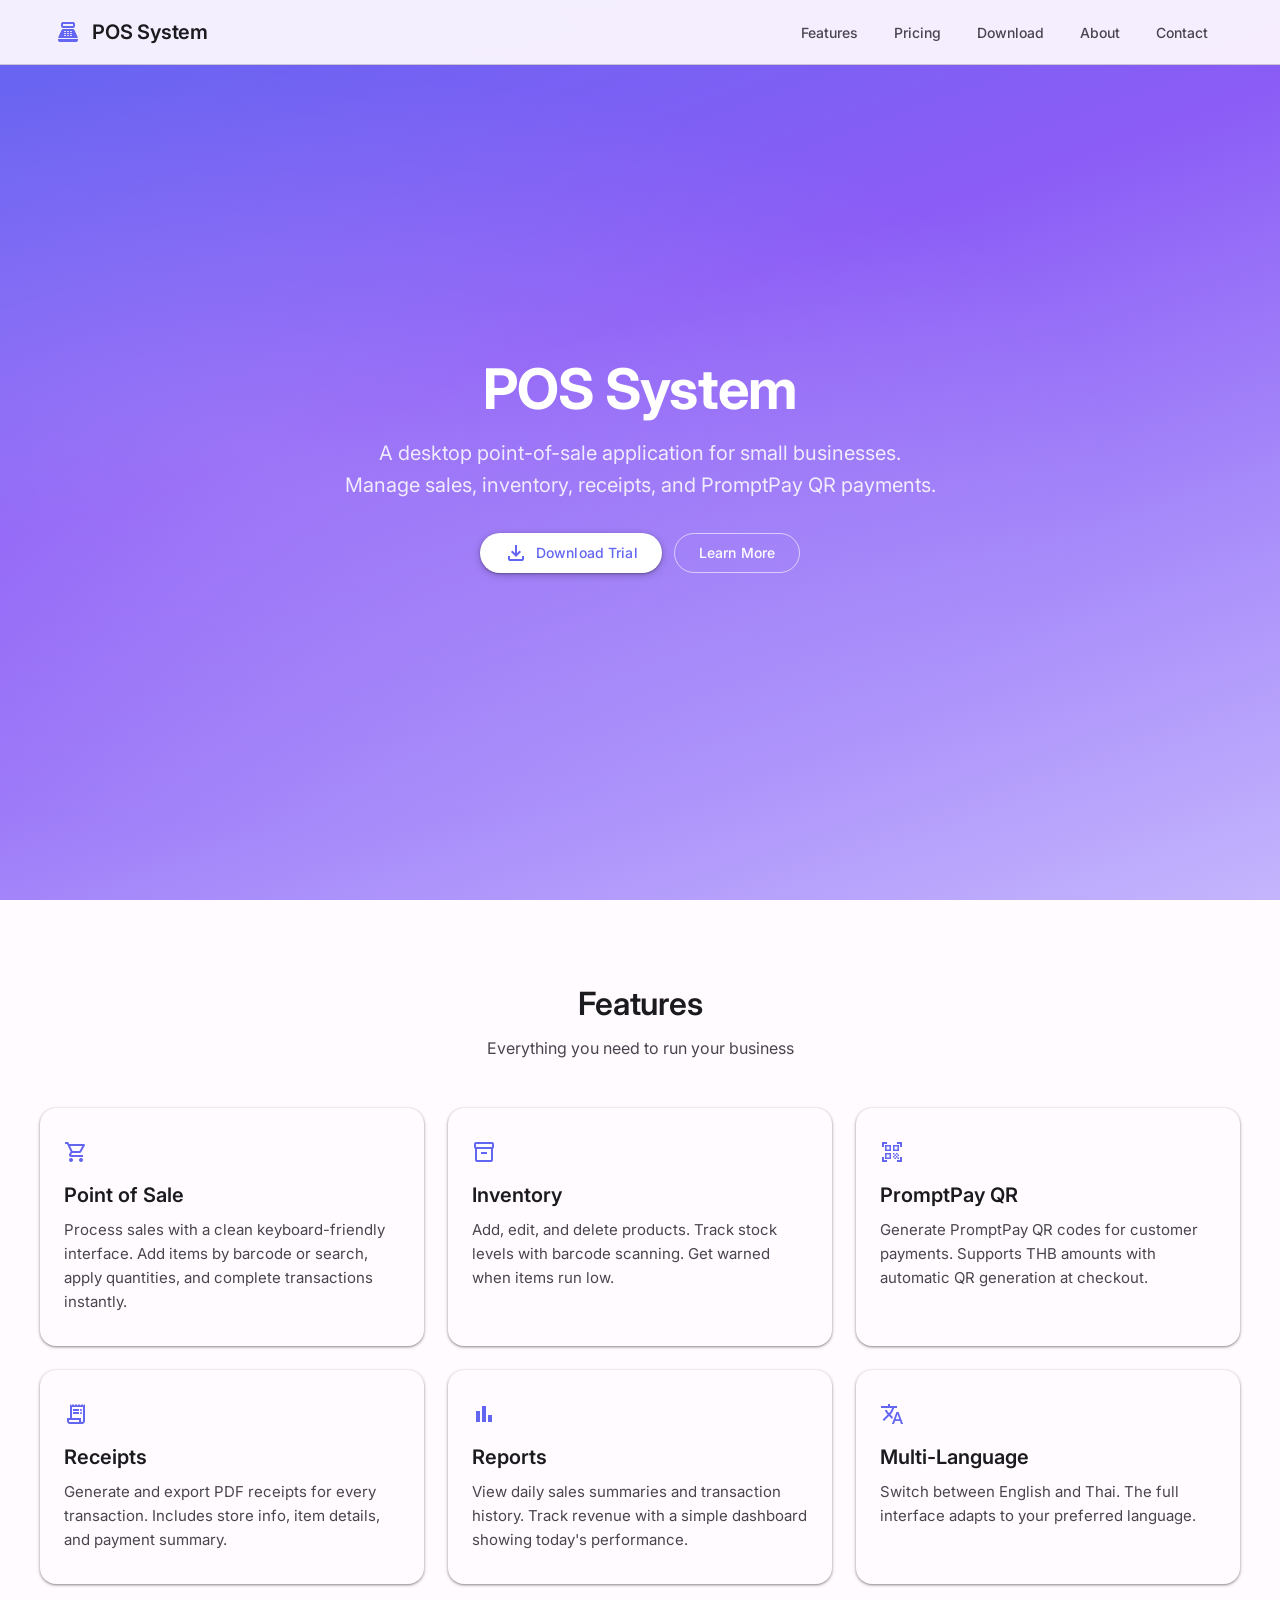
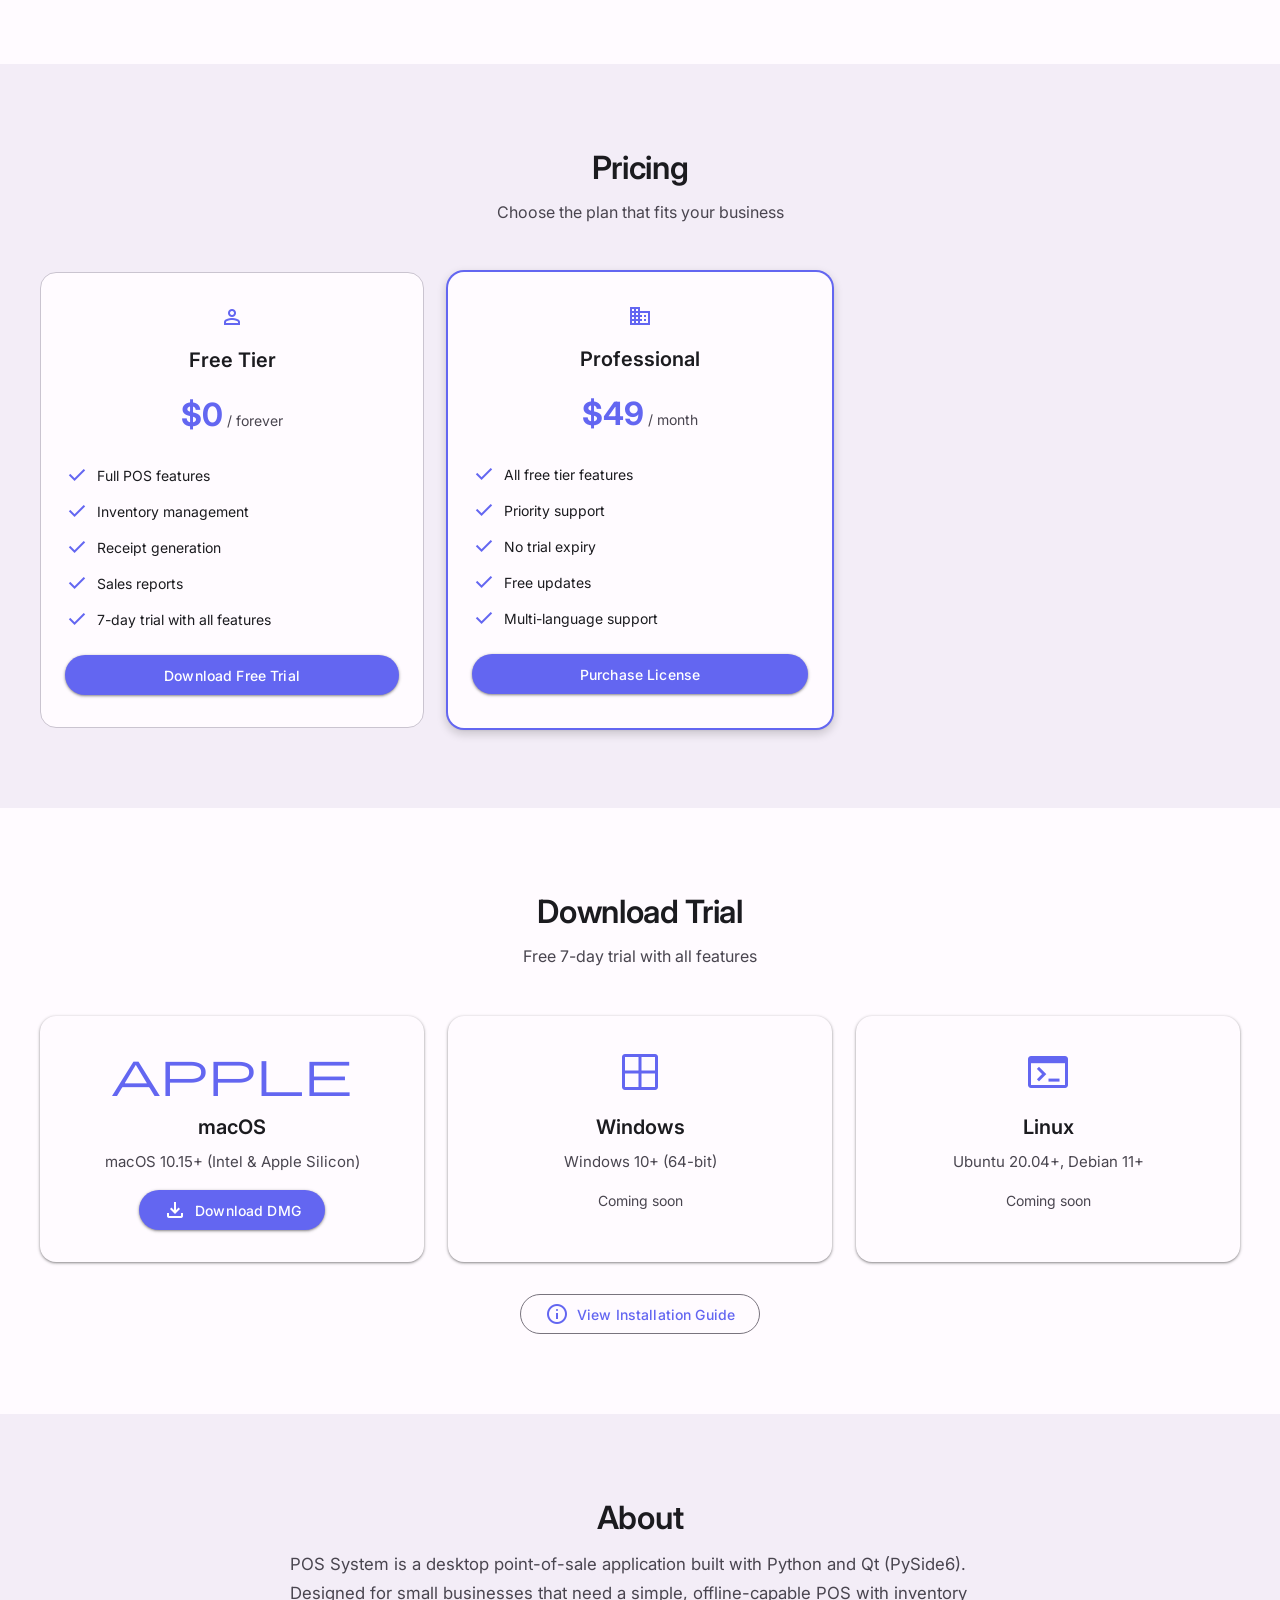
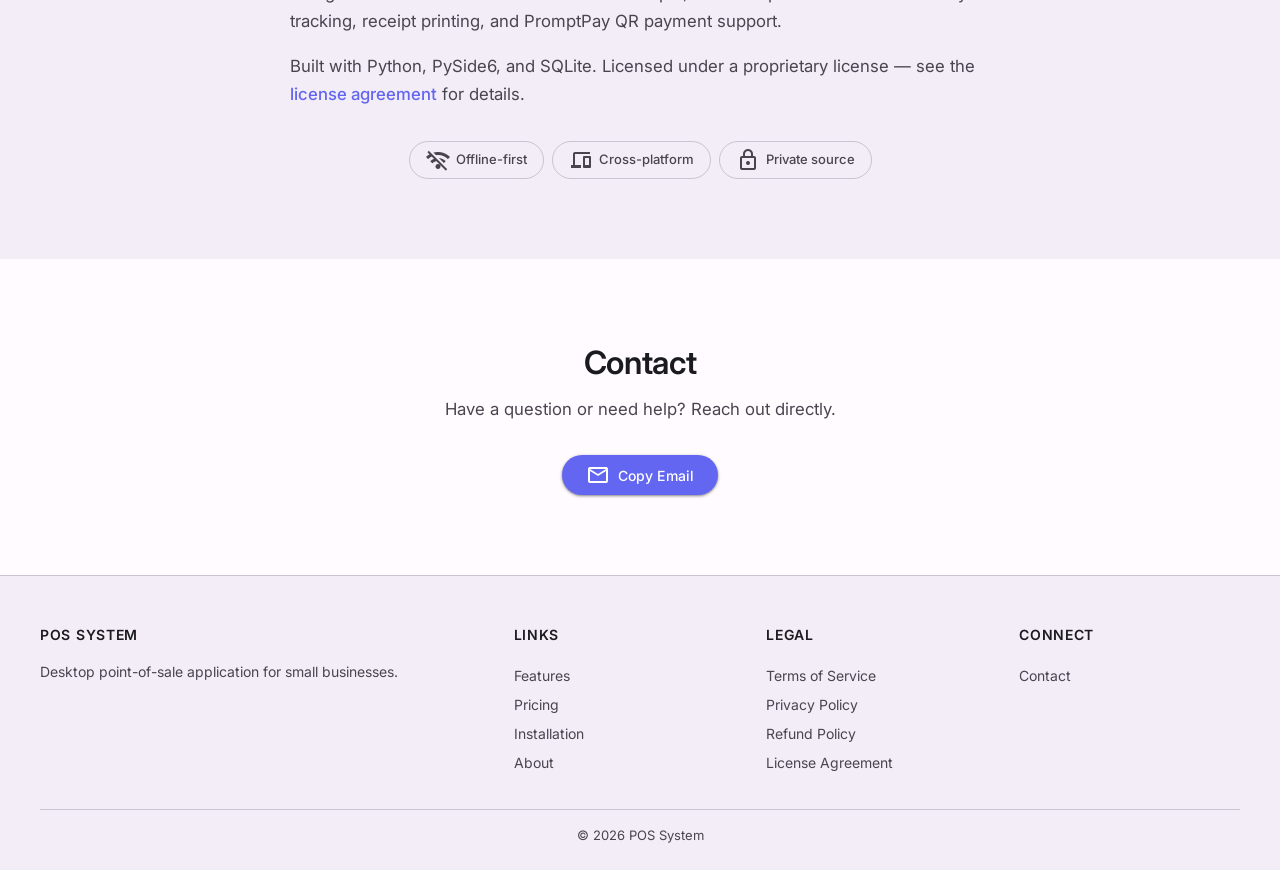
==== index.html @ 669d133b "Initial release - POS System website and macOS DMG" ====
<!DOCTYPE html>
<html lang="en">
<head>
    <meta charset="UTF-8">
    <meta name="viewport" content="width=device-width, initial-scale=1.0">
    <title>POS System - Point of Sale</title>
    <link rel="stylesheet" href="styles.css">
    <link href="https://fonts.googleapis.com/css2?family=Inter:wght@300;400;500;600;700&display=swap" rel="stylesheet">
    <link href="https://fonts.googleapis.com/css2?family=Material+Symbols+Outlined" rel="stylesheet">
</head>
<body>

    <header class="md3-top-app-bar">
        <div class="md3-top-app-bar__row">
            <div class="md3-top-app-bar__section md3-top-app-bar__section-start">
                <span class="material-symbols-outlined md3-top-app-bar__icon">point_of_sale</span>
                <span class="md3-top-app-bar__title">POS System</span>
            </div>
            <nav class="md3-top-app-bar__section md3-top-app-bar__section-end md3-top-app-bar__nav">
                <a href="#features" class="md3-nav-link">Features</a>
                <a href="#pricing" class="md3-nav-link">Pricing</a>
                <a href="#download" class="md3-nav-link">Download</a>
                <a href="#about" class="md3-nav-link">About</a>
                <a href="#contact" class="md3-nav-link">Contact</a>
            </nav>
            <button class="md3-icon-button md3-top-app-bar__menu" id="nav-toggle" aria-label="Menu">
                <span class="material-symbols-outlined">menu</span>
            </button>
        </div>
        <div class="md3-top-app-bar__dropdown" id="nav-dropdown">
            <a href="#features" class="md3-dropdown-item">Features</a>
            <a href="#pricing" class="md3-dropdown-item">Pricing</a>
            <a href="#download" class="md3-dropdown-item">Download</a>
            <a href="#about" class="md3-dropdown-item">About</a>
            <a href="#contact" class="md3-dropdown-item">Contact</a>
        </div>
    </header>

    <main>
        <section id="home" class="md3-hero">
            <div class="md3-hero__content">
                <div class="md3-hero__text">
                    <h1 class="md3-hero__title">POS System</h1>
                    <p class="md3-hero__subtitle">A desktop point-of-sale application for small businesses. Manage sales, inventory, receipts, and PromptPay QR payments.</p>
                    <div class="md3-hero__actions">
                        <a href="#download" class="md3-button md3-button--filled">
                            <span class="material-symbols-outlined md3-button__icon">download</span>
                            Download Trial
                        </a>
                        <a href="#features" class="md3-button md3-button--outlined">Learn More</a>
                    </div>
                </div>
            </div>
        </section>

        <section id="features" class="md3-section">
            <div class="md3-container">
                <h2 class="md3-section__title">Features</h2>
                <p class="md3-section__subtitle">Everything you need to run your business</p>
                <div class="md3-grid md3-grid--3">
                    <div class="md3-card md3-card--elevated">
                        <div class="md3-card__content">
                            <span class="material-symbols-outlined md3-card__icon">shopping_cart</span>
                            <h3 class="md3-card__title">Point of Sale</h3>
                            <p class="md3-card__text">Process sales with a clean keyboard-friendly interface. Add items by barcode or search, apply quantities, and complete transactions instantly.</p>
                        </div>
                    </div>
                    <div class="md3-card md3-card--elevated">
                        <div class="md3-card__content">
                            <span class="material-symbols-outlined md3-card__icon">inventory_2</span>
                            <h3 class="md3-card__title">Inventory</h3>
                            <p class="md3-card__text">Add, edit, and delete products. Track stock levels with barcode scanning. Get warned when items run low.</p>
                        </div>
                    </div>
                    <div class="md3-card md3-card--elevated">
                        <div class="md3-card__content">
                            <span class="material-symbols-outlined md3-card__icon">qr_code_scanner</span>
                            <h3 class="md3-card__title">PromptPay QR</h3>
                            <p class="md3-card__text">Generate PromptPay QR codes for customer payments. Supports THB amounts with automatic QR generation at checkout.</p>
                        </div>
                    </div>
                    <div class="md3-card md3-card--elevated">
                        <div class="md3-card__content">
                            <span class="material-symbols-outlined md3-card__icon">receipt_long</span>
                            <h3 class="md3-card__title">Receipts</h3>
                            <p class="md3-card__text">Generate and export PDF receipts for every transaction. Includes store info, item details, and payment summary.</p>
                        </div>
                    </div>
                    <div class="md3-card md3-card--elevated">
                        <div class="md3-card__content">
                            <span class="material-symbols-outlined md3-card__icon">bar_chart</span>
                            <h3 class="md3-card__title">Reports</h3>
                            <p class="md3-card__text">View daily sales summaries and transaction history. Track revenue with a simple dashboard showing today's performance.</p>
                        </div>
                    </div>
                    <div class="md3-card md3-card--elevated">
                        <div class="md3-card__content">
                            <span class="material-symbols-outlined md3-card__icon">translate</span>
                            <h3 class="md3-card__title">Multi-Language</h3>
                            <p class="md3-card__text">Switch between English and Thai. The full interface adapts to your preferred language.</p>
                        </div>
                    </div>
                </div>
            </div>
        </section>

        <section id="pricing" class="md3-section md3-section--alt">
            <div class="md3-container">
                <h2 class="md3-section__title">Pricing</h2>
                <p class="md3-section__subtitle">Choose the plan that fits your business</p>
                <div class="md3-grid md3-grid--3">
                    <div class="md3-card md3-card--outlined">
                        <div class="md3-card__content md3-card__content--center">
                            <span class="material-symbols-outlined md3-card__icon">person</span>
                            <h3 class="md3-card__title">Free Tier</h3>
                            <div class="md3-card__price">
                                <span class="md3-card__price-amount">$0</span>
                                <span class="md3-card__price-period">/ forever</span>
                            </div>
                            <ul class="md3-card__list">
                                <li><span class="material-symbols-outlined md3-card__list-icon">check</span> Full POS features</li>
                                <li><span class="material-symbols-outlined md3-card__list-icon">check</span> Inventory management</li>
                                <li><span class="material-symbols-outlined md3-card__list-icon">check</span> Receipt generation</li>
                                <li><span class="material-symbols-outlined md3-card__list-icon">check</span> Sales reports</li>
                                <li><span class="material-symbols-outlined md3-card__list-icon">check</span> 7-day trial with all features</li>
                            </ul>
                            <a href="#download" class="md3-button md3-button--filled md3-button--full">Download Free Trial</a>
                        </div>
                    </div>
                    <div class="md3-card md3-card--elevated md3-card--highlighted">
                        <div class="md3-card__content md3-card__content--center">
                            <span class="material-symbols-outlined md3-card__icon">business</span>
                            <h3 class="md3-card__title">Professional</h3>
                            <div class="md3-card__price">
                                <span class="md3-card__price-amount">$49</span>
                                <span class="md3-card__price-period">/ month</span>
                            </div>
                            <ul class="md3-card__list">
                                <li><span class="material-symbols-outlined md3-card__list-icon">check</span> All free tier features</li>
                                <li><span class="material-symbols-outlined md3-card__list-icon">check</span> Priority support</li>
                                <li><span class="material-symbols-outlined md3-card__list-icon">check</span> No trial expiry</li>
                                <li><span class="material-symbols-outlined md3-card__list-icon">check</span> Free updates</li>
                                <li><span class="material-symbols-outlined md3-card__list-icon">check</span> Multi-language support</li>
                            </ul>
                            <a href="javascript:void(0)" onclick="copyEmail('apiwish.boon@gmail.com', 'Professional License')" class="md3-button md3-button--filled md3-button--full">Purchase License</a>
                        </div>
                    </div>

                </div>
            </div>
        </section>

        <section id="download" class="md3-section">
            <div class="md3-container">
                <h2 class="md3-section__title">Download Trial</h2>
                <p class="md3-section__subtitle">Free 7-day trial with all features</p>
                <div class="md3-grid md3-grid--3">
                    <div class="md3-card md3-card--elevated">
                        <div class="md3-card__content md3-card__content--center">
                            <span class="material-symbols-outlined md3-card__icon" style="font-size: 3rem;">apple</span>
                            <h3 class="md3-card__title">macOS</h3>
                            <p class="md3-card__text">macOS 10.15+ (Intel & Apple Silicon)</p>
                            <a href="https://github.com/apiwishboon-spec/pos-public/raw/main/POS-System.dmg" class="md3-button md3-button--filled" style="margin-top: 1rem;">
                                <span class="material-symbols-outlined md3-button__icon">download</span>
                                Download DMG
                            </a>
                        </div>
                    </div>
                    <div class="md3-card md3-card--elevated">
                        <div class="md3-card__content md3-card__content--center">
                            <span class="material-symbols-outlined md3-card__icon" style="font-size: 3rem;">window</span>
                            <h3 class="md3-card__title">Windows</h3>
                            <p class="md3-card__text">Windows 10+ (64-bit)</p>
                            <p style="margin-top: 1rem; font-size: 0.875rem; color: var(--md-sys-color-on-surface-variant);">Coming soon</p>
                        </div>
                    </div>
                    <div class="md3-card md3-card--elevated">
                        <div class="md3-card__content md3-card__content--center">
                            <span class="material-symbols-outlined md3-card__icon" style="font-size: 3rem;">terminal</span>
                            <h3 class="md3-card__title">Linux</h3>
                            <p class="md3-card__text">Ubuntu 20.04+, Debian 11+</p>
                            <p style="margin-top: 1rem; font-size: 0.875rem; color: var(--md-sys-color-on-surface-variant);">Coming soon</p>
                        </div>
                    </div>
                </div>
                <div style="text-align: center; margin-top: 2rem;">
                    <a href="install.html" class="md3-button md3-button--outlined">
                        <span class="material-symbols-outlined md3-button__icon">info</span>
                        View Installation Guide
                    </a>
                </div>
            </div>
        </section>

        <section id="about" class="md3-section md3-section--alt">
            <div class="md3-container md3-container--narrow">
                <h2 class="md3-section__title">About</h2>
                <p class="md3-section__text">POS System is a desktop point-of-sale application built with Python and Qt (PySide6). Designed for small businesses that need a simple, offline-capable POS with inventory tracking, receipt printing, and PromptPay QR payment support.</p>
                <p class="md3-section__text">Built with Python, PySide6, and SQLite. Licensed under a proprietary license — see the <a href="license.html" class="md3-inline-link">license agreement</a> for details.</p>
                <div class="md3-chip-group">
                    <span class="md3-chip"><span class="material-symbols-outlined md3-chip__icon">wifi_off</span> Offline-first</span>
                    <span class="md3-chip"><span class="material-symbols-outlined md3-chip__icon">devices</span> Cross-platform</span>
                    <span class="md3-chip"><span class="material-symbols-outlined md3-chip__icon">lock</span> Private source</span>
                </div>
            </div>
        </section>

        <section id="contact" class="md3-section">
            <div class="md3-container md3-container--narrow">
                <h2 class="md3-section__title">Contact</h2>
                <p class="md3-section__text" style="text-align: center;">Have a question or need help? Reach out directly.</p>
                <div class="md3-contact-actions">
                    <a href="javascript:void(0)" onclick="copyEmail('apiwish.boon@gmail.com')" class="md3-button md3-button--filled">
                        <span class="material-symbols-outlined md3-button__icon">mail</span>
                        Copy Email
                    </a>
                </div>
            </div>
        </section>
    </main>

    <footer class="md3-footer">
        <div class="md3-container">
            <div class="md3-footer__content">
                <div class="md3-footer__section">
                    <h4 class="md3-footer__title">POS System</h4>
                    <p class="md3-footer__text">Desktop point-of-sale application for small businesses.</p>
                </div>
                <div class="md3-footer__section">
                    <h4 class="md3-footer__title">Links</h4>
                    <a href="#features" class="md3-footer__link">Features</a>
                    <a href="#pricing" class="md3-footer__link">Pricing</a>
                    <a href="install.html" class="md3-footer__link">Installation</a>
                    <a href="#about" class="md3-footer__link">About</a>
                </div>
                <div class="md3-footer__section">
                    <h4 class="md3-footer__title">Legal</h4>
                    <a href="terms.html" class="md3-footer__link">Terms of Service</a>
                    <a href="privacy.html" class="md3-footer__link">Privacy Policy</a>
                    <a href="refund.html" class="md3-footer__link">Refund Policy</a>
                    <a href="license.html" class="md3-footer__link">License Agreement</a>
                </div>
                <div class="md3-footer__section">
                    <h4 class="md3-footer__title">Connect</h4>
                    <a href="#contact" class="md3-footer__link">Contact</a>
                </div>
            </div>
            <div class="md3-footer__bottom">
                <p>&copy; 2026 POS System</p>
            </div>
        </div>
    </footer>

    <script src="script.js"></script>
</body>
</html>
---- styles.css ----
/* =========================================
   Material Design 3 Theme
   ========================================= */

:root {
  /* M3 Color Tokens */
  --md-sys-color-primary: #6366f1;
  --md-sys-color-on-primary: #ffffff;
  --md-sys-color-primary-container: #e0e0ff;
  --md-sys-color-on-primary-container: #001b3e;
  --md-sys-color-secondary: #8b5cf6;
  --md-sys-color-on-secondary: #ffffff;
  --md-sys-color-secondary-container: #eedeff;
  --md-sys-color-on-secondary-container: #1d0064;
  --md-sys-color-tertiary: #06b6d4;
  --md-sys-color-on-tertiary: #ffffff;
  --md-sys-color-error: #b3261e;
  --md-sys-color-on-error: #ffffff;
  --md-sys-color-surface: #fffbff;
  --md-sys-color-on-surface: #1b1b1f;
  --md-sys-color-surface-variant: #f2f0f5;
  --md-sys-color-on-surface-variant: #49454f;
  --md-sys-color-outline: #79747e;
  --md-sys-color-outline-variant: #cac4d0;
  --md-sys-color-background: #fffbff;
  --md-sys-color-on-background: #1b1b1f;
  --md-sys-color-surface-container: #f3edf7;
  --md-sys-color-surface-container-high: #ece6f0;

  /* M3 Shape */
  --md-sys-shape-corner-xs: 4px;
  --md-sys-shape-corner-sm: 8px;
  --md-sys-shape-corner-md: 12px;
  --md-sys-shape-corner-lg: 16px;
  --md-sys-shape-corner-xl: 28px;
  --md-sys-shape-corner-full: 9999px;

  /* M3 Elevation */
  --md-sys-elevation-0: none;
  --md-sys-elevation-1: 0px 1px 3px 1px rgba(0,0,0,0.15), 0px 1px 2px rgba(0,0,0,0.3);
  --md-sys-elevation-2: 0px 2px 6px 2px rgba(0,0,0,0.15), 0px 1px 2px rgba(0,0,0,0.3);
  --md-sys-elevation-3: 0px 4px 8px 3px rgba(0,0,0,0.15), 0px 1px 3px rgba(0,0,0,0.3);
}

/* =========================================
   Reset & Base
   ========================================= */

* { margin: 0; padding: 0; box-sizing: border-box; }

html { scroll-behavior: smooth; }

body {
  font-family: 'Inter', -apple-system, BlinkMacSystemFont, sans-serif;
  background: var(--md-sys-color-background);
  color: var(--md-sys-color-on-surface);
  line-height: 1.5;
  -webkit-font-smoothing: antialiased;
}

a { color: inherit; text-decoration: none; }

/* =========================================
   Top App Bar (M3 Small)
   ========================================= */

.md3-top-app-bar {
  position: fixed;
  top: 0;
  left: 0;
  right: 0;
  z-index: 1000;
  background: rgba(255, 251, 255, 0.92);
  backdrop-filter: blur(20px);
  -webkit-backdrop-filter: blur(20px);
  border-bottom: 1px solid var(--md-sys-color-outline-variant);
}

.md3-top-app-bar__row {
  display: flex;
  align-items: center;
  height: 64px;
  padding: 0 16px;
  max-width: 1200px;
  margin: 0 auto;
}

.md3-top-app-bar__section {
  display: flex;
  align-items: center;
}

.md3-top-app-bar__section-start { gap: 12px; }
.md3-top-app-bar__section-end { margin-left: auto; }

.md3-top-app-bar__icon {
  font-size: 28px;
  color: var(--md-sys-color-primary);
}

.md3-top-app-bar__title {
  font-size: 1.25rem;
  font-weight: 600;
  color: var(--md-sys-color-on-surface);
  letter-spacing: -0.01em;
}

.md3-top-app-bar__nav { gap: 4px; }

.md3-nav-link {
  padding: 8px 16px;
  border-radius: var(--md-sys-shape-corner-full);
  font-size: 0.875rem;
  font-weight: 500;
  color: var(--md-sys-color-on-surface-variant);
  transition: all 0.2s ease;
}

.md3-nav-link:hover {
  background: var(--md-sys-color-surface-container);
  color: var(--md-sys-color-on-surface);
}

.md3-icon-button {
  display: none;
  background: none;
  border: none;
  cursor: pointer;
  width: 40px;
  height: 40px;
  border-radius: var(--md-sys-shape-corner-full);
  align-items: center;
  justify-content: center;
  color: var(--md-sys-color-on-surface);
  transition: background 0.2s;
}

.md3-icon-button:hover { background: var(--md-sys-color-surface-container); }

.md3-icon-button .material-symbols-outlined { font-size: 24px; }

/* Dropdown (mobile) */
.md3-top-app-bar__dropdown {
  display: none;
  flex-direction: column;
  padding: 8px;
  gap: 2px;
  border-bottom: 1px solid var(--md-sys-color-outline-variant);
  background: var(--md-sys-color-surface);
}

.md3-top-app-bar__dropdown.open { display: flex; }

.md3-dropdown-item {
  padding: 12px 16px;
  border-radius: var(--md-sys-shape-corner-sm);
  font-size: 0.875rem;
  font-weight: 500;
  color: var(--md-sys-color-on-surface);
  transition: background 0.2s;
}

.md3-dropdown-item:hover { background: var(--md-sys-color-surface-container); }

/* =========================================
   Hero
   ========================================= */

.md3-hero {
  min-height: 100vh;
  display: flex;
  align-items: center;
  justify-content: center;
  padding: 80px 24px 48px;
  background: linear-gradient(160deg, #6366f1 0%, #8b5cf6 40%, #a78bfa 70%, #c4b5fd 100%);
  position: relative;
  overflow: hidden;
}

.md3-hero::before {
  content: '';
  position: absolute;
  inset: 0;
  background: radial-gradient(ellipse at 20% 50%, rgba(255,255,255,0.15) 0%, transparent 60%);
}

.md3-hero__content {
  position: relative;
  z-index: 1;
  max-width: 800px;
  text-align: center;
}

.md3-hero__title {
  font-size: 3.5rem;
  font-weight: 700;
  color: #fff;
  letter-spacing: -0.02em;
  line-height: 1.1;
  margin-bottom: 1rem;
}

.md3-hero__subtitle {
  font-size: 1.25rem;
  color: rgba(255,255,255,0.85);
  max-width: 600px;
  margin: 0 auto 2rem;
  line-height: 1.6;
}

.md3-hero__actions {
  display: flex;
  gap: 12px;
  justify-content: center;
  flex-wrap: wrap;
}

/* =========================================
   Buttons (M3)
   ========================================= */

.md3-button {
  display: inline-flex;
  align-items: center;
  gap: 8px;
  padding: 0 24px;
  height: 40px;
  border-radius: var(--md-sys-shape-corner-full);
  font-family: inherit;
  font-size: 0.875rem;
  font-weight: 500;
  letter-spacing: 0.01em;
  cursor: pointer;
  transition: all 0.2s ease;
  border: none;
  text-decoration: none;
  white-space: nowrap;
}

.md3-button--filled {
  background: var(--md-sys-color-primary);
  color: var(--md-sys-color-on-primary);
  box-shadow: var(--md-sys-elevation-1);
}

.md3-button--filled:hover {
  box-shadow: var(--md-sys-elevation-2);
  background: color-mix(in srgb, var(--md-sys-color-primary) 90%, #000);
}

.md3-hero .md3-button--filled {
  background: #fff;
  color: var(--md-sys-color-primary);
  box-shadow: var(--md-sys-elevation-2);
}

.md3-hero .md3-button--filled:hover {
  background: #f5f5f5;
  box-shadow: var(--md-sys-elevation-3);
}

.md3-hero .md3-button--outlined {
  background: transparent;
  color: #fff;
  border: 1px solid rgba(255,255,255,0.6);
}

.md3-hero .md3-button--outlined:hover {
  border-color: #fff;
  background: rgba(255,255,255,0.1);
}

.md3-button--outlined {
  background: transparent;
  color: var(--md-sys-color-primary);
  border: 1px solid var(--md-sys-color-outline);
}

.md3-button--outlined:hover { background: var(--md-sys-color-surface-container); }

.md3-button--tonal {
  background: var(--md-sys-color-secondary-container);
  color: var(--md-sys-color-on-secondary-container);
}

.md3-button--tonal:hover {
  background: color-mix(in srgb, var(--md-sys-color-secondary-container) 90%, #000);
}

.md3-button--full { width: 100%; justify-content: center; }

.md3-button__icon { font-size: 18px; }

/* =========================================
   Sections
   ========================================= */

.md3-section {
  padding: 80px 24px;
}

.md3-section--alt {
  background: var(--md-sys-color-surface-container);
}

.md3-container {
  max-width: 1200px;
  margin: 0 auto;
}

.md3-container--narrow {
  max-width: 700px;
}

.md3-section__title {
  font-size: 2rem;
  font-weight: 600;
  text-align: center;
  margin-bottom: 8px;
  color: var(--md-sys-color-on-surface);
  letter-spacing: -0.01em;
}

.md3-section__subtitle {
  font-size: 1rem;
  color: var(--md-sys-color-on-surface-variant);
  text-align: center;
  margin-bottom: 3rem;
}

.md3-section__text {
  font-size: 1.05rem;
  color: var(--md-sys-color-on-surface-variant);
  line-height: 1.7;
  margin-bottom: 1rem;
}

/* =========================================
   Grid
   ========================================= */

.md3-grid {
  display: grid;
  gap: 24px;
}

.md3-grid--3 { grid-template-columns: repeat(3, 1fr); }
.md3-grid--2 { grid-template-columns: repeat(2, 1fr); }

/* =========================================
   Cards (M3)
   ========================================= */

.md3-card {
  border-radius: var(--md-sys-shape-corner-lg);
  overflow: hidden;
  transition: all 0.3s ease;
}

.md3-card--elevated {
  background: var(--md-sys-color-surface);
  box-shadow: var(--md-sys-elevation-1);
}

.md3-card--elevated:hover {
  box-shadow: var(--md-sys-elevation-2);
  transform: translateY(-2px);
}

.md3-card--outlined {
  background: var(--md-sys-color-surface);
  border: 1px solid var(--md-sys-color-outline-variant);
}

.md3-card--highlighted {
  position: relative;
  transform: scale(1.05);
  z-index: 1;
  box-shadow: 0 0 0 2px var(--md-sys-color-primary), var(--md-sys-elevation-3);
}

.md3-card--highlighted:hover {
  transform: scale(1.05) translateY(-2px);
}

.md3-card__content {
  padding: 32px 24px;
}

.md3-card__content--center {
  text-align: center;
}

.md3-card__icon {
  font-size: 2.5rem;
  color: var(--md-sys-color-primary);
  margin-bottom: 16px;
  display: inline-block;
}

.md3-card__title {
  font-size: 1.25rem;
  font-weight: 600;
  margin-bottom: 8px;
  color: var(--md-sys-color-on-surface);
}

.md3-card__text {
  font-size: 0.938rem;
  color: var(--md-sys-color-on-surface-variant);
  line-height: 1.6;
}

.md3-card__price {
  margin: 16px 0;
}

.md3-card__price-amount {
  font-size: 2rem;
  font-weight: 700;
  color: var(--md-sys-color-primary);
}

.md3-card__price-period {
  font-size: 0.875rem;
  color: var(--md-sys-color-on-surface-variant);
}

.md3-card__list {
  list-style: none;
  text-align: left;
  margin: 24px 0;
  display: flex;
  flex-direction: column;
  gap: 12px;
}

.md3-card__list li {
  display: flex;
  align-items: center;
  gap: 8px;
  font-size: 0.875rem;
  color: var(--md-sys-color-on-surface);
}

.md3-card__list-icon {
  font-size: 18px;
  color: var(--md-sys-color-primary);
}

/* =========================================
   Chips
   ========================================= */

.md3-chip-group {
  display: flex;
  flex-wrap: wrap;
  gap: 8px;
  justify-content: center;
  margin-top: 2rem;
}

.md3-chip {
  display: inline-flex;
  align-items: center;
  gap: 6px;
  padding: 6px 16px;
  border-radius: var(--md-sys-shape-corner-full);
  background: var(--md-sys-color-surface-container);
  border: 1px solid var(--md-sys-color-outline-variant);
  font-size: 0.8125rem;
  font-weight: 500;
  color: var(--md-sys-color-on-surface-variant);
}

.md3-chip__icon { font-size: 16px; }

/* =========================================
   Contact
   ========================================= */

.md3-contact-actions {
  display: flex;
  gap: 12px;
  justify-content: center;
  margin-top: 2rem;
  flex-wrap: wrap;
}

.md3-inline-link {
  color: var(--md-sys-color-primary);
  font-weight: 500;
}

.md3-inline-link:hover { text-decoration: underline; }

/* =========================================
   Footer (M3)
   ========================================= */

.md3-footer {
  background: var(--md-sys-color-surface-container);
  border-top: 1px solid var(--md-sys-color-outline-variant);
  padding: 48px 24px 24px;
}

.md3-footer__content {
  display: grid;
  grid-template-columns: 2fr 1fr 1fr 1fr;
  gap: 32px;
  margin-bottom: 32px;
}

.md3-footer__title {
  font-size: 0.875rem;
  font-weight: 600;
  color: var(--md-sys-color-on-surface);
  margin-bottom: 16px;
  text-transform: uppercase;
  letter-spacing: 0.05em;
}

.md3-footer__text {
  font-size: 0.875rem;
  color: var(--md-sys-color-on-surface-variant);
  line-height: 1.6;
}

.md3-footer__link {
  display: block;
  font-size: 0.875rem;
  color: var(--md-sys-color-on-surface-variant);
  padding: 4px 0;
  transition: color 0.2s;
}

.md3-footer__link:hover { color: var(--md-sys-color-primary); }

.md3-footer__bottom {
  border-top: 1px solid var(--md-sys-color-outline-variant);
  padding-top: 16px;
  text-align: center;
  font-size: 0.8125rem;
  color: var(--md-sys-color-on-surface-variant);
}

/* =========================================
   Sub-page styles (legal, install pages)
   ========================================= */

.md3-page {
  padding: 88px 24px 48px;
  min-height: 100vh;
}

.md3-page__container {
  max-width: 900px;
  margin: 0 auto;
  background: var(--md-sys-color-surface);
  padding: 40px 48px;
  border-radius: var(--md-sys-shape-corner-xl);
  box-shadow: var(--md-sys-elevation-1);
}

.md3-page__title {
  font-size: 2rem;
  font-weight: 600;
  margin-bottom: 2rem;
  color: var(--md-sys-color-primary);
}

.md3-page h2 {
  font-size: 1.25rem;
  font-weight: 600;
  margin-top: 2rem;
  margin-bottom: 0.75rem;
  color: var(--md-sys-color-on-surface);
}

.md3-page h3 {
  font-size: 1.05rem;
  font-weight: 600;
  margin-top: 1.5rem;
  margin-bottom: 0.5rem;
  color: var(--md-sys-color-on-surface);
}

.md3-page p {
  line-height: 1.7;
  color: var(--md-sys-color-on-surface-variant);
  margin-bottom: 0.75rem;
}

.md3-page ul, .md3-page ol {
  margin-left: 1.5rem;
  margin-bottom: 1rem;
}

.md3-page li {
  margin-bottom: 0.5rem;
  color: var(--md-sys-color-on-surface-variant);
  line-height: 1.6;
}

.md3-page code {
  background: var(--md-sys-color-surface-container);
  padding: 2px 8px;
  border-radius: var(--md-sys-shape-corner-xs);
  font-family: 'SF Mono', 'Fira Code', monospace;
  font-size: 0.875rem;
}

.md3-page pre {
  background: var(--md-sys-color-surface-container);
  padding: 16px;
  border-radius: var(--md-sys-shape-corner-sm);
  overflow-x: auto;
  margin: 1rem 0;
}

.md3-page pre code {
  background: none;
  padding: 0;
}

.md3-page .md3-back-link {
  display: inline-flex;
  align-items: center;
  gap: 4px;
  color: var(--md-sys-color-primary);
  font-weight: 500;
  font-size: 0.875rem;
  margin-bottom: 1.5rem;
}

.md3-page .md3-back-link:hover { text-decoration: underline; }

.md3-page .md3-last-updated {
  margin-top: 3rem;
  padding-top: 1rem;
  border-top: 1px solid var(--md-sys-color-outline-variant);
  font-size: 0.8125rem;
  color: var(--md-sys-color-on-surface-variant);
}

.md3-page .md3-note-box {
  background: var(--md-sys-color-primary-container);
  border-radius: var(--md-sys-shape-corner-md);
  padding: 16px 20px;
  margin: 1.5rem 0;
  color: var(--md-sys-color-on-primary-container);
  font-size: 0.875rem;
}

.md3-page .md3-warning-box {
  background: #fee2e2;
  border-radius: var(--md-sys-shape-corner-md);
  padding: 16px 20px;
  margin: 1.5rem 0;
  color: #991b1b;
  font-size: 0.875rem;
}

.md3-page .md3-platform-section {
  border: 1px solid var(--md-sys-color-outline-variant);
  border-radius: var(--md-sys-shape-corner-lg);
  padding: 24px;
  margin-bottom: 24px;
}

.md3-page .md3-platform-section h2 {
  margin-top: 0.5rem;
}

/* =========================================
   Responsive
   ========================================= */

@media (max-width: 1024px) {
  .md3-grid--3 { grid-template-columns: repeat(2, 1fr); }
  .md3-card--highlighted { transform: none; }
  .md3-card--highlighted:hover { transform: translateY(-2px); }
  .md3-footer__content { grid-template-columns: 1fr 1fr; }
}

@media (max-width: 768px) {
  .md3-top-app-bar__nav { display: none; }
  .md3-icon-button { display: flex; }

  .md3-hero__title { font-size: 2.5rem; }
  .md3-hero__subtitle { font-size: 1.05rem; }

  .md3-grid--3 { grid-template-columns: 1fr; }
  .md3-grid--2 { grid-template-columns: 1fr; }

  .md3-section { padding: 56px 16px; }

  .md3-page__container { padding: 24px 16px; }

  .md3-footer__content { grid-template-columns: 1fr; }
}

@media (max-width: 480px) {
  .md3-hero__title { font-size: 2rem; }
  .md3-hero__actions { flex-direction: column; align-items: center; }
  .md3-hero .md3-button { width: 100%; justify-content: center; }
}
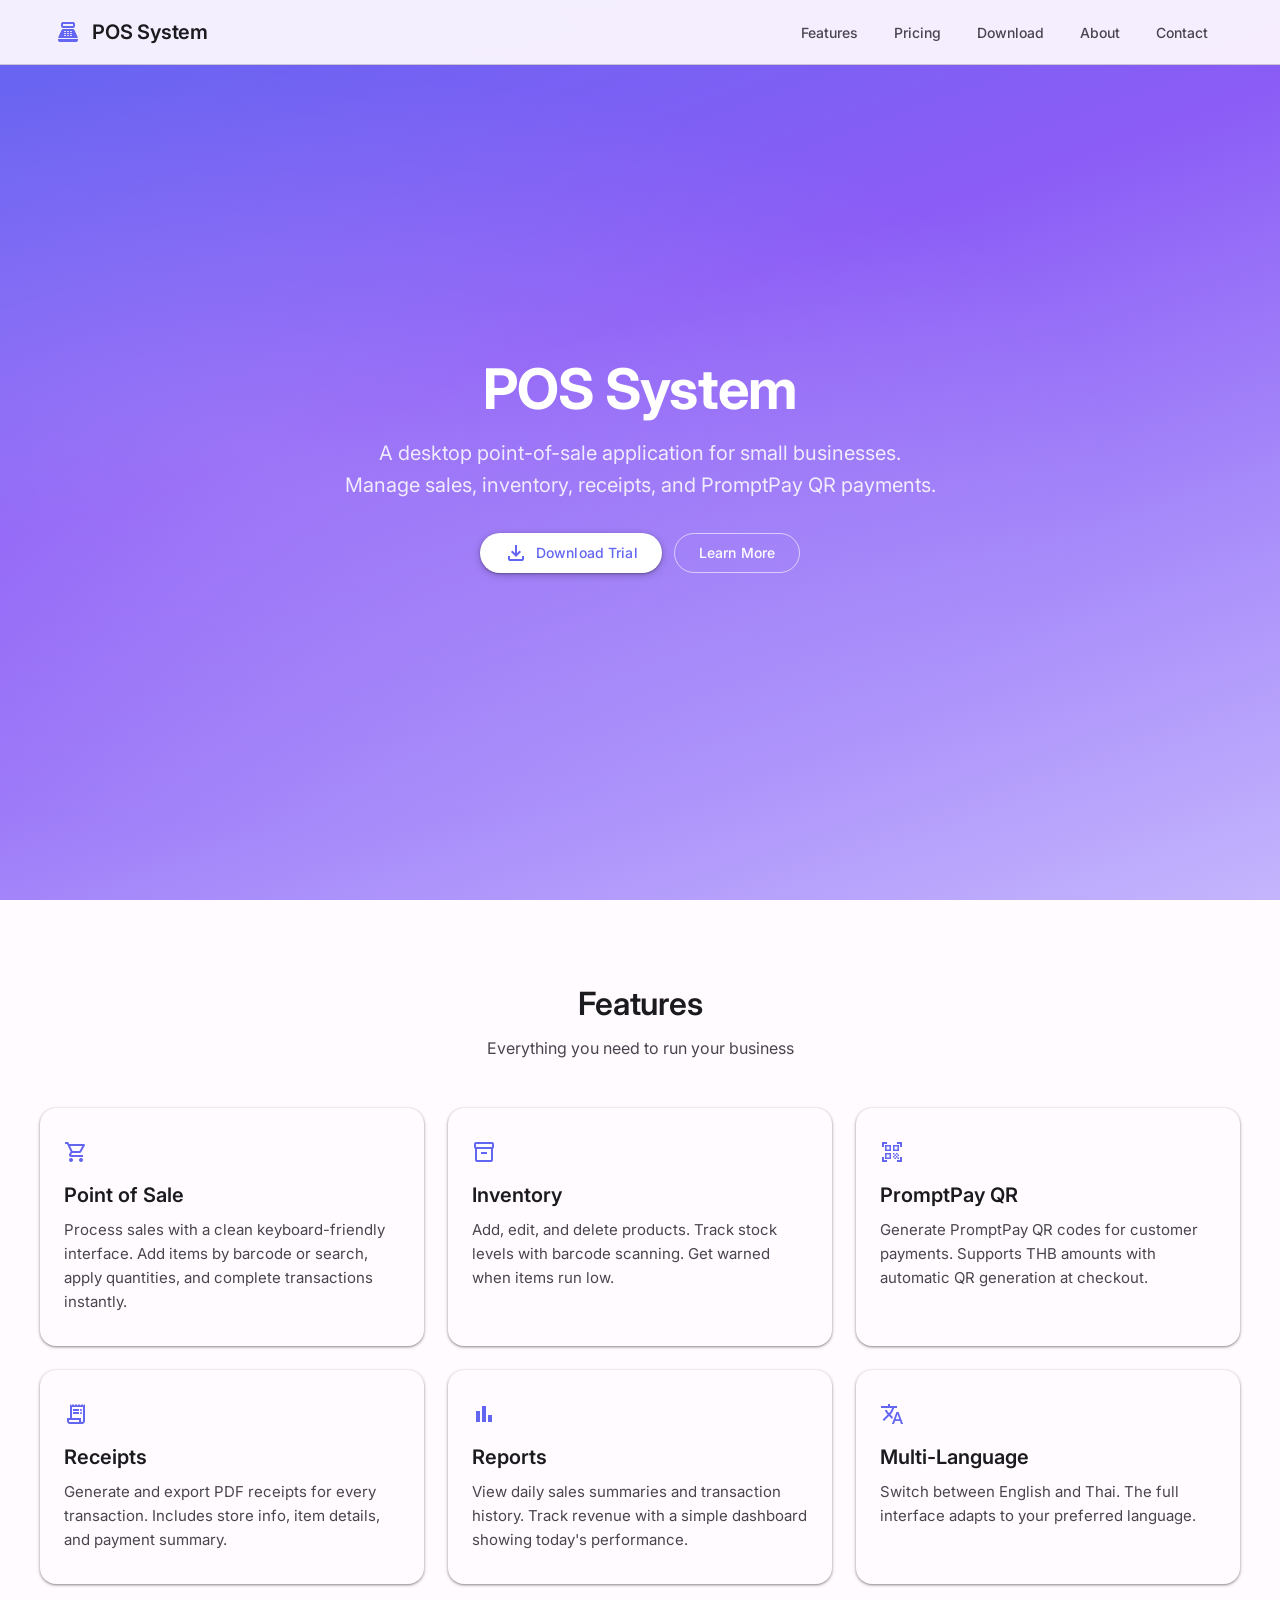
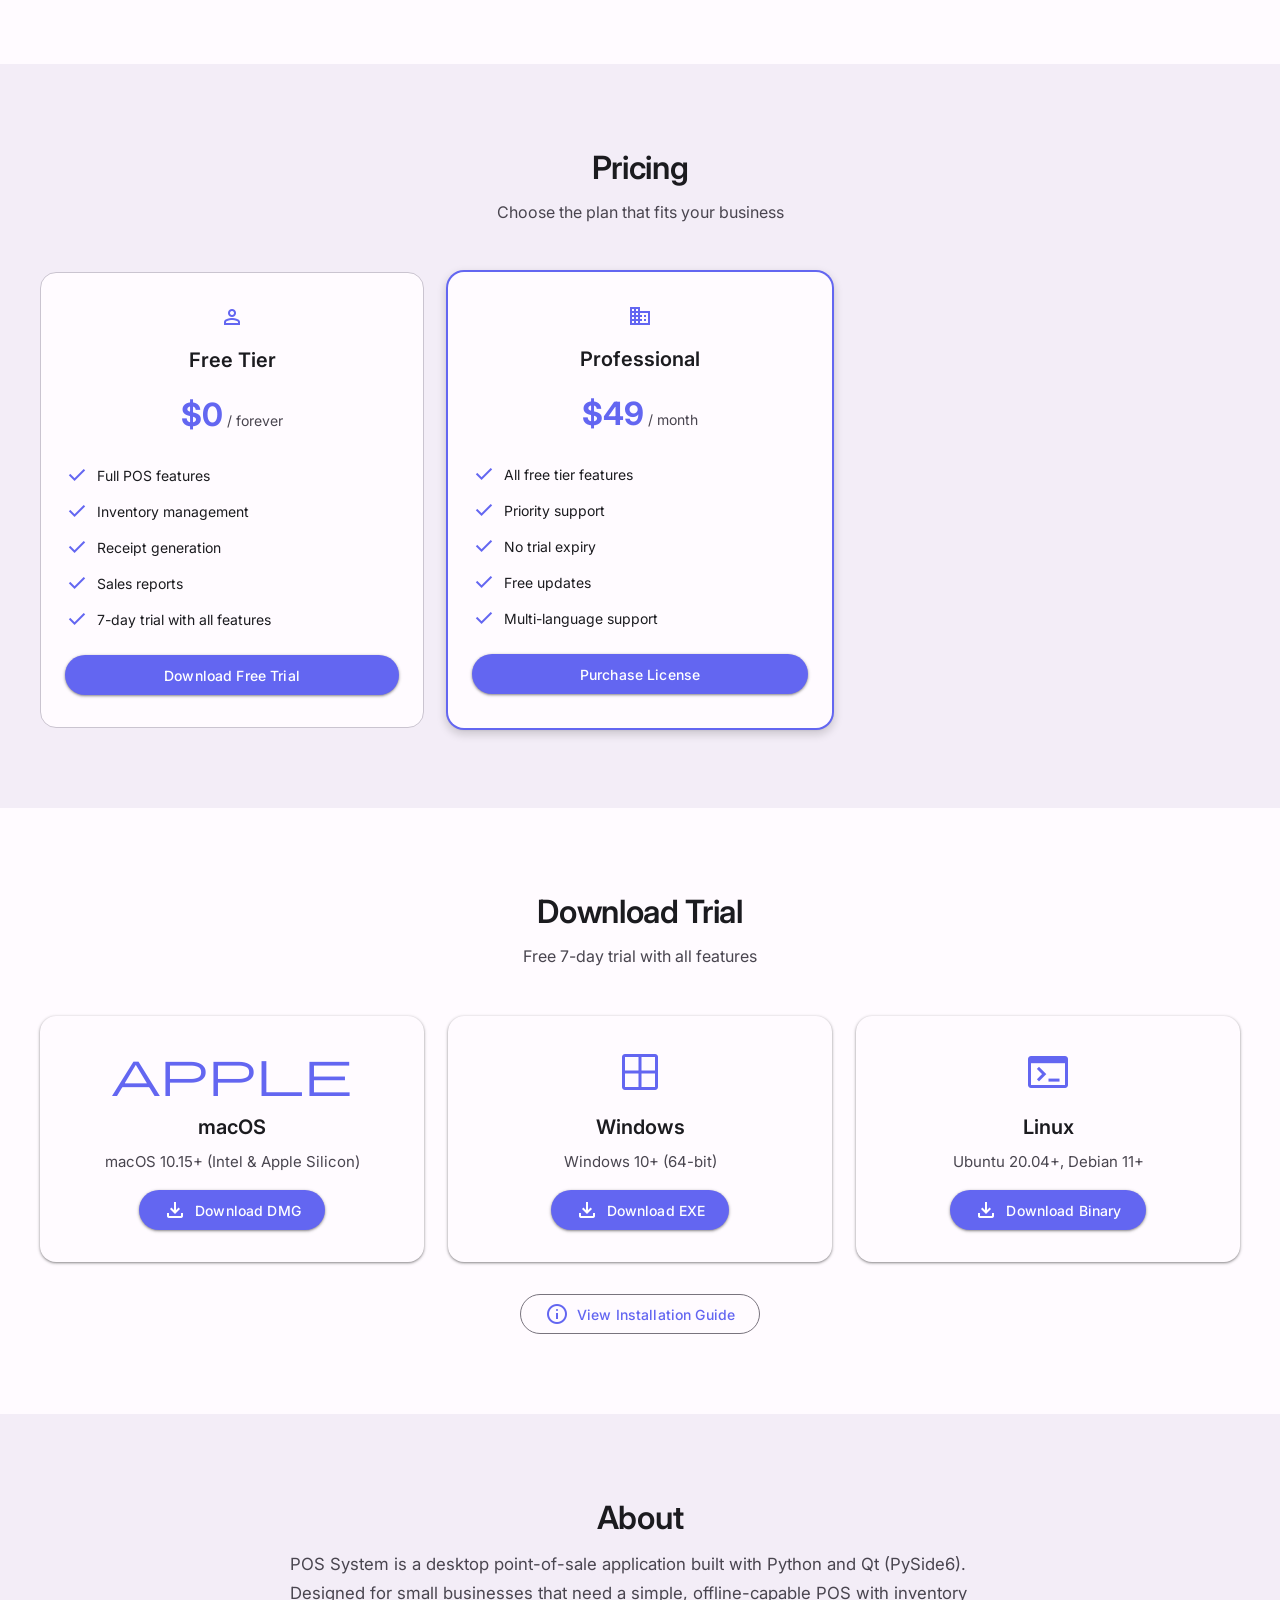
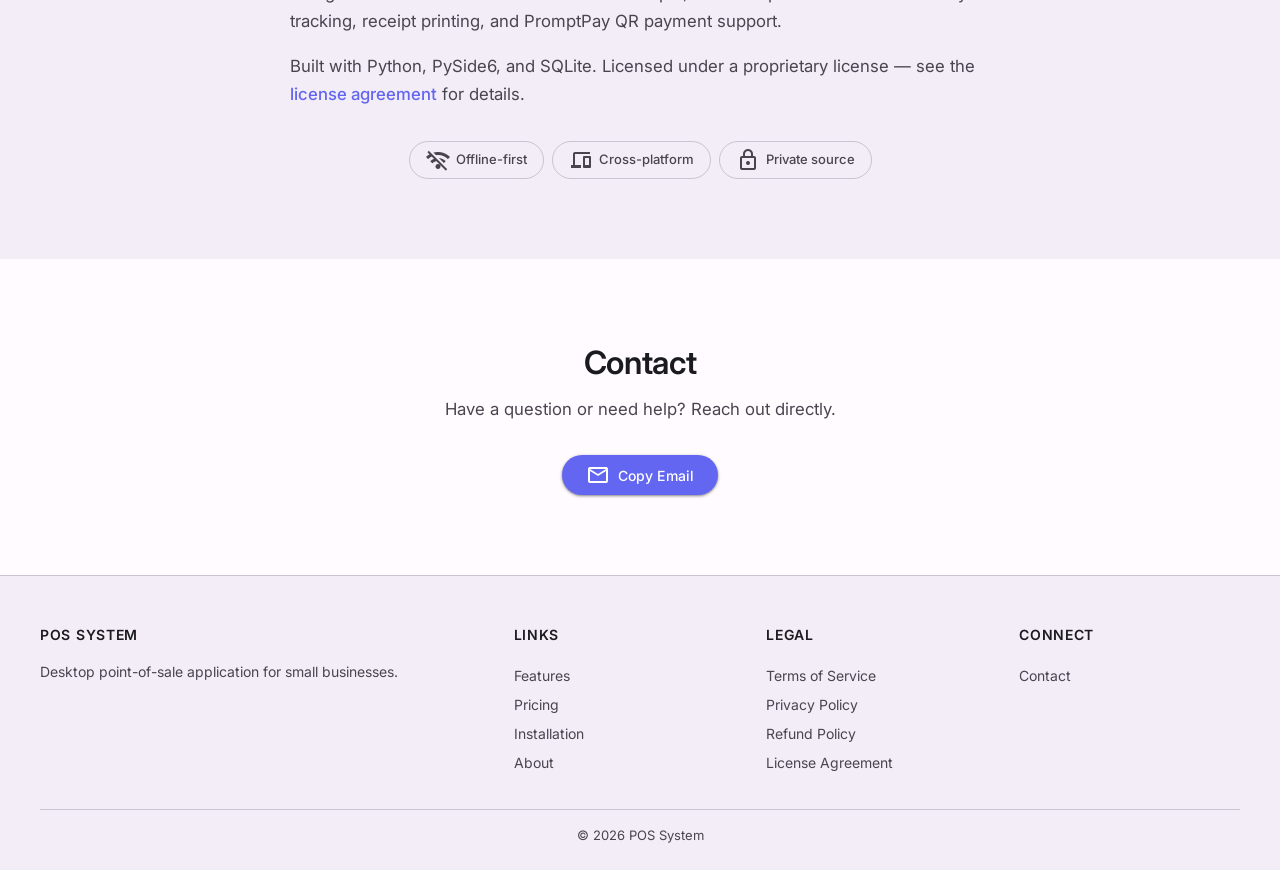
==== commit 6d1068f2: "Add Windows and Linux download links" ====
--- a/index.html
+++ b/index.html
@@ -171,7 +171,10 @@
                             <span class="material-symbols-outlined md3-card__icon" style="font-size: 3rem;">window</span>
                             <h3 class="md3-card__title">Windows</h3>
                             <p class="md3-card__text">Windows 10+ (64-bit)</p>
-                            <p style="margin-top: 1rem; font-size: 0.875rem; color: var(--md-sys-color-on-surface-variant);">Coming soon</p>
+                            <a href="https://github.com/apiwishboon-spec/pos-public/raw/main/POS-System-Windows.zip" class="md3-button md3-button--filled" style="margin-top: 1rem;">
+                                <span class="material-symbols-outlined md3-button__icon">download</span>
+                                Download EXE
+                            </a>
                         </div>
                     </div>
                     <div class="md3-card md3-card--elevated">
@@ -179,7 +182,10 @@
                             <span class="material-symbols-outlined md3-card__icon" style="font-size: 3rem;">terminal</span>
                             <h3 class="md3-card__title">Linux</h3>
                             <p class="md3-card__text">Ubuntu 20.04+, Debian 11+</p>
-                            <p style="margin-top: 1rem; font-size: 0.875rem; color: var(--md-sys-color-on-surface-variant);">Coming soon</p>
+                            <a href="https://github.com/apiwishboon-spec/pos-public/raw/main/POS-System-Linux.zip" class="md3-button md3-button--filled" style="margin-top: 1rem;">
+                                <span class="material-symbols-outlined md3-button__icon">download</span>
+                                Download Binary
+                            </a>
                         </div>
                     </div>
                 </div>
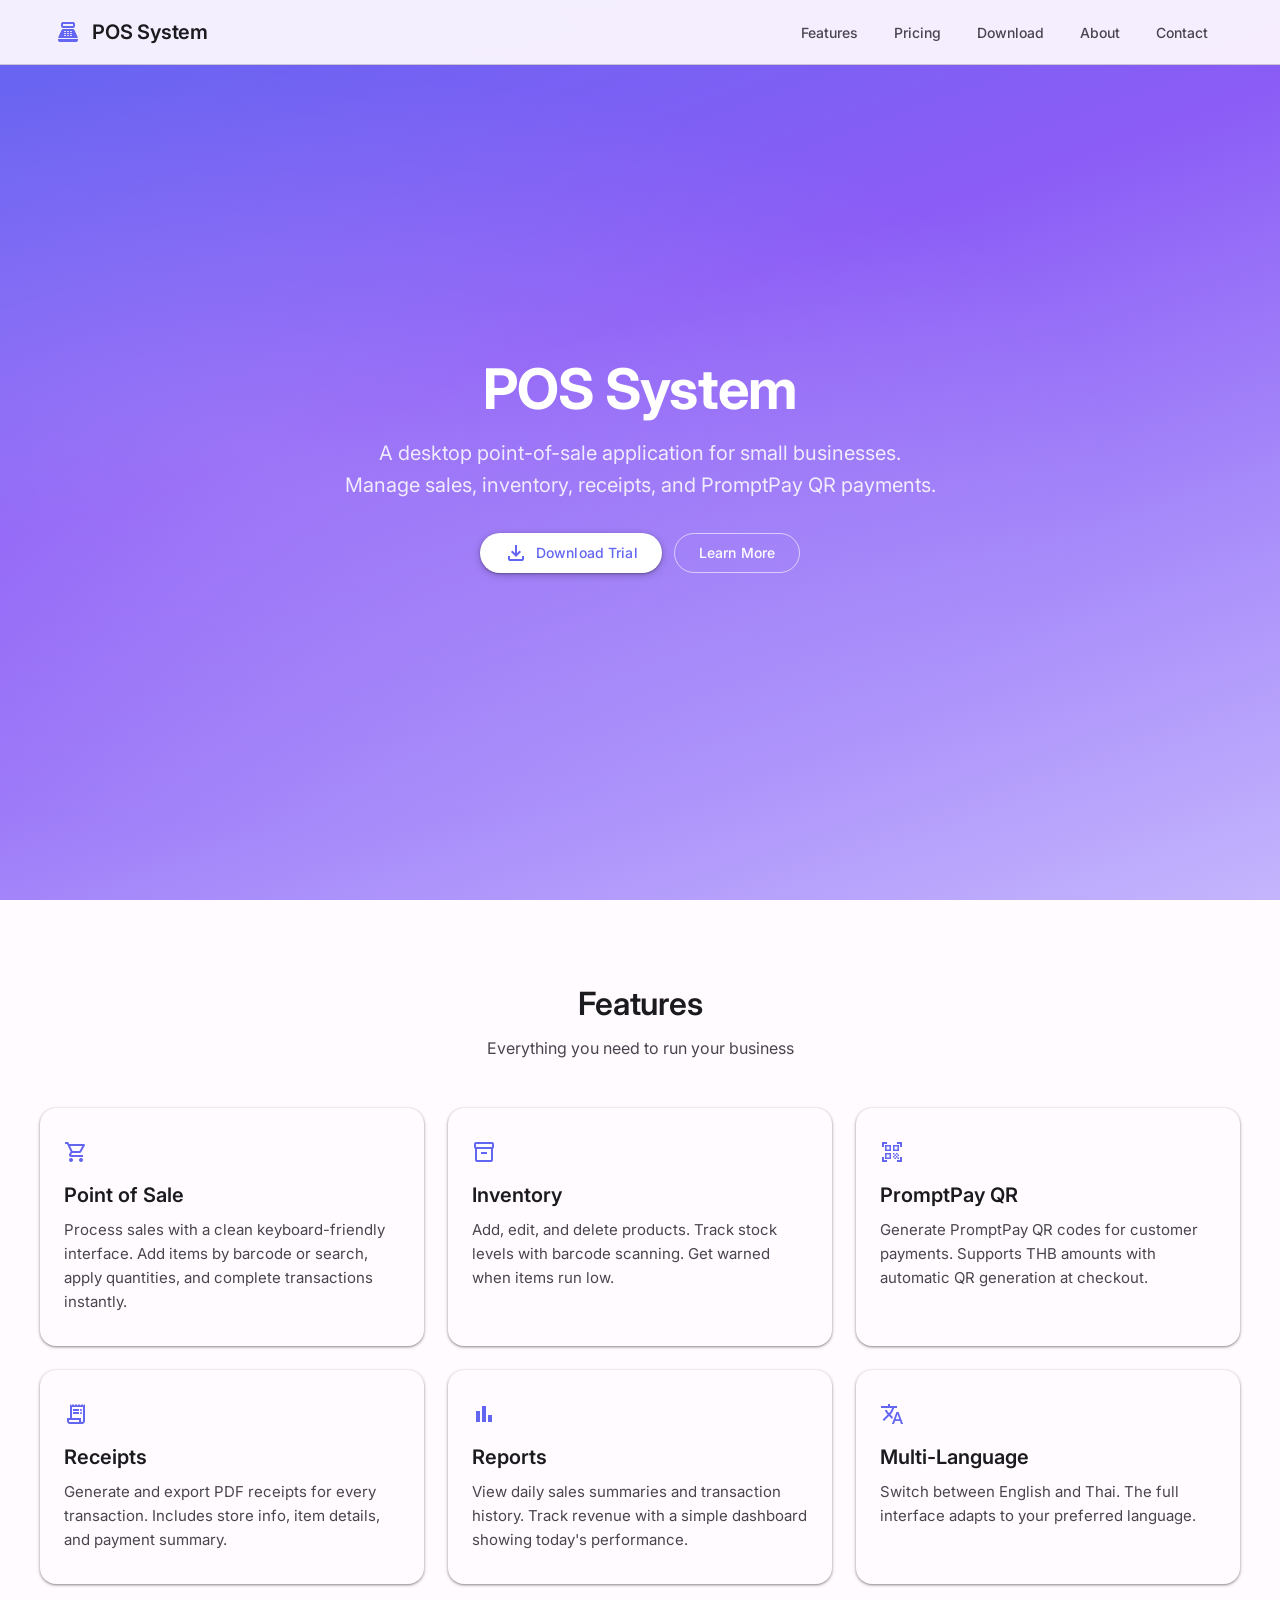
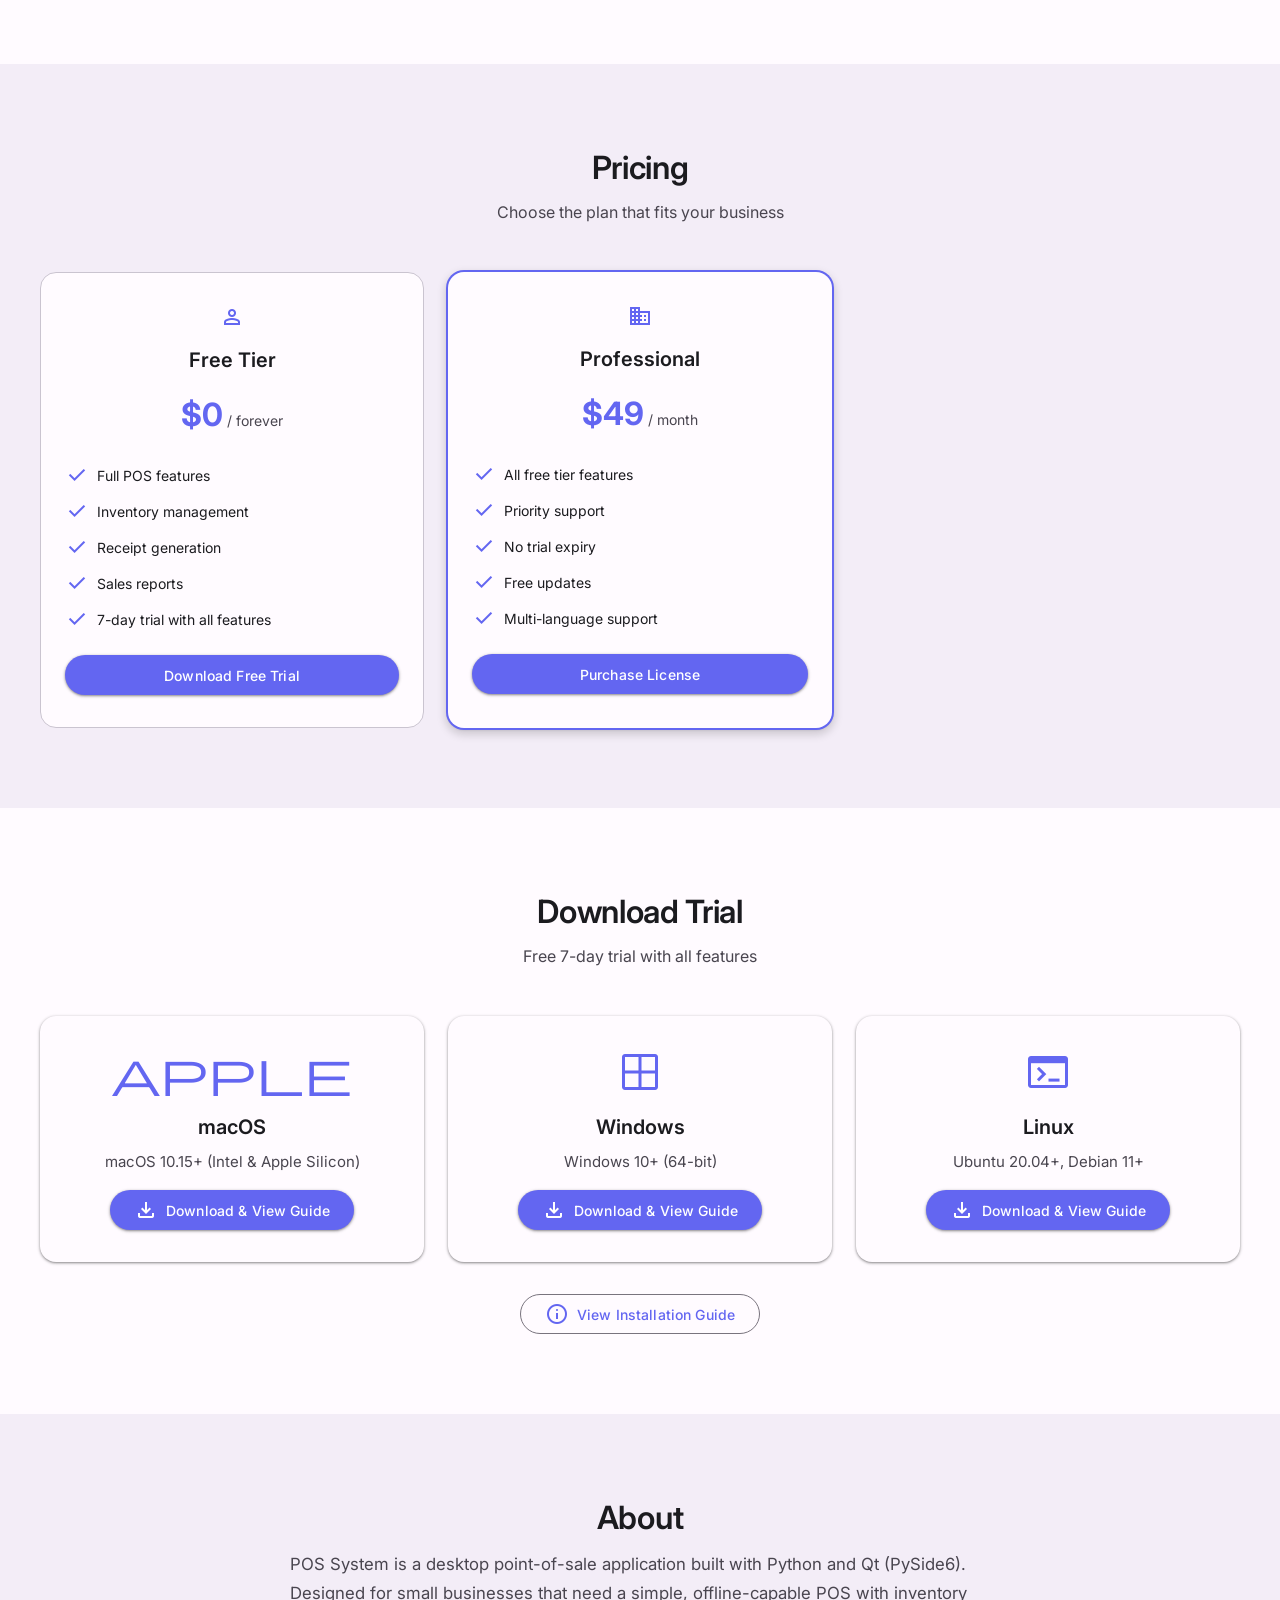
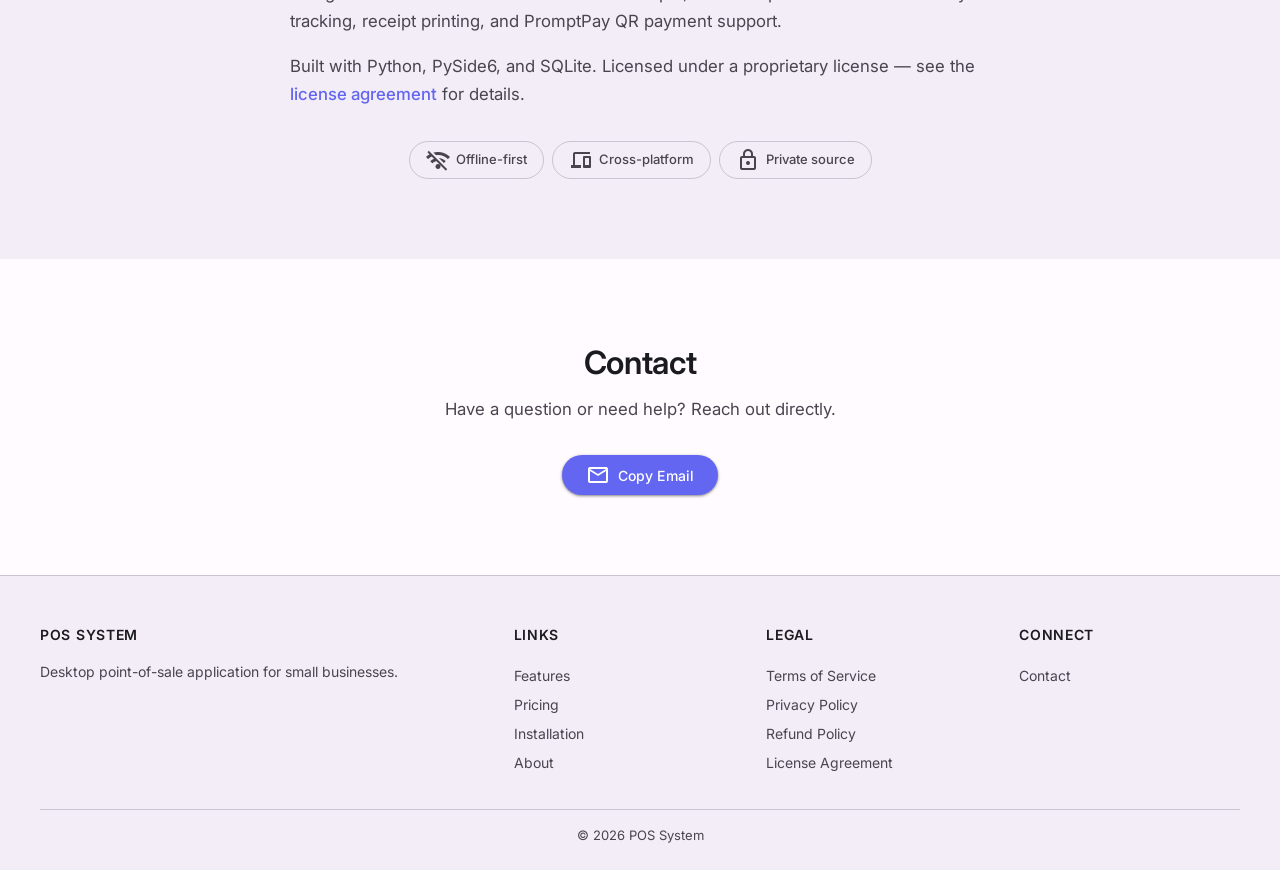
==== commit 518288cb: "Add legal pages and OS anchor links for download buttons" ====
--- a/index.html
+++ b/index.html
@@ -160,9 +160,9 @@
                             <span class="material-symbols-outlined md3-card__icon" style="font-size: 3rem;">apple</span>
                             <h3 class="md3-card__title">macOS</h3>
                             <p class="md3-card__text">macOS 10.15+ (Intel & Apple Silicon)</p>
-                            <a href="https://github.com/apiwishboon-spec/pos-public/raw/main/POS-System.dmg" class="md3-button md3-button--filled" style="margin-top: 1rem;">
+                            <a href="install.html#macos" class="md3-button md3-button--filled" style="margin-top: 1rem;">
                                 <span class="material-symbols-outlined md3-button__icon">download</span>
-                                Download DMG
+                                Download & View Guide
                             </a>
                         </div>
                     </div>
@@ -171,9 +171,9 @@
                             <span class="material-symbols-outlined md3-card__icon" style="font-size: 3rem;">window</span>
                             <h3 class="md3-card__title">Windows</h3>
                             <p class="md3-card__text">Windows 10+ (64-bit)</p>
-                            <a href="https://github.com/apiwishboon-spec/pos-public/raw/main/POS-System-Windows.zip" class="md3-button md3-button--filled" style="margin-top: 1rem;">
+                            <a href="install.html#windows" class="md3-button md3-button--filled" style="margin-top: 1rem;">
                                 <span class="material-symbols-outlined md3-button__icon">download</span>
-                                Download EXE
+                                Download & View Guide
                             </a>
                         </div>
                     </div>
@@ -182,9 +182,9 @@
                             <span class="material-symbols-outlined md3-card__icon" style="font-size: 3rem;">terminal</span>
                             <h3 class="md3-card__title">Linux</h3>
                             <p class="md3-card__text">Ubuntu 20.04+, Debian 11+</p>
-                            <a href="https://github.com/apiwishboon-spec/pos-public/raw/main/POS-System-Linux.zip" class="md3-button md3-button--filled" style="margin-top: 1rem;">
+                            <a href="install.html#linux" class="md3-button md3-button--filled" style="margin-top: 1rem;">
                                 <span class="material-symbols-outlined md3-button__icon">download</span>
-                                Download Binary
+                                Download & View Guide
                             </a>
                         </div>
                     </div>
